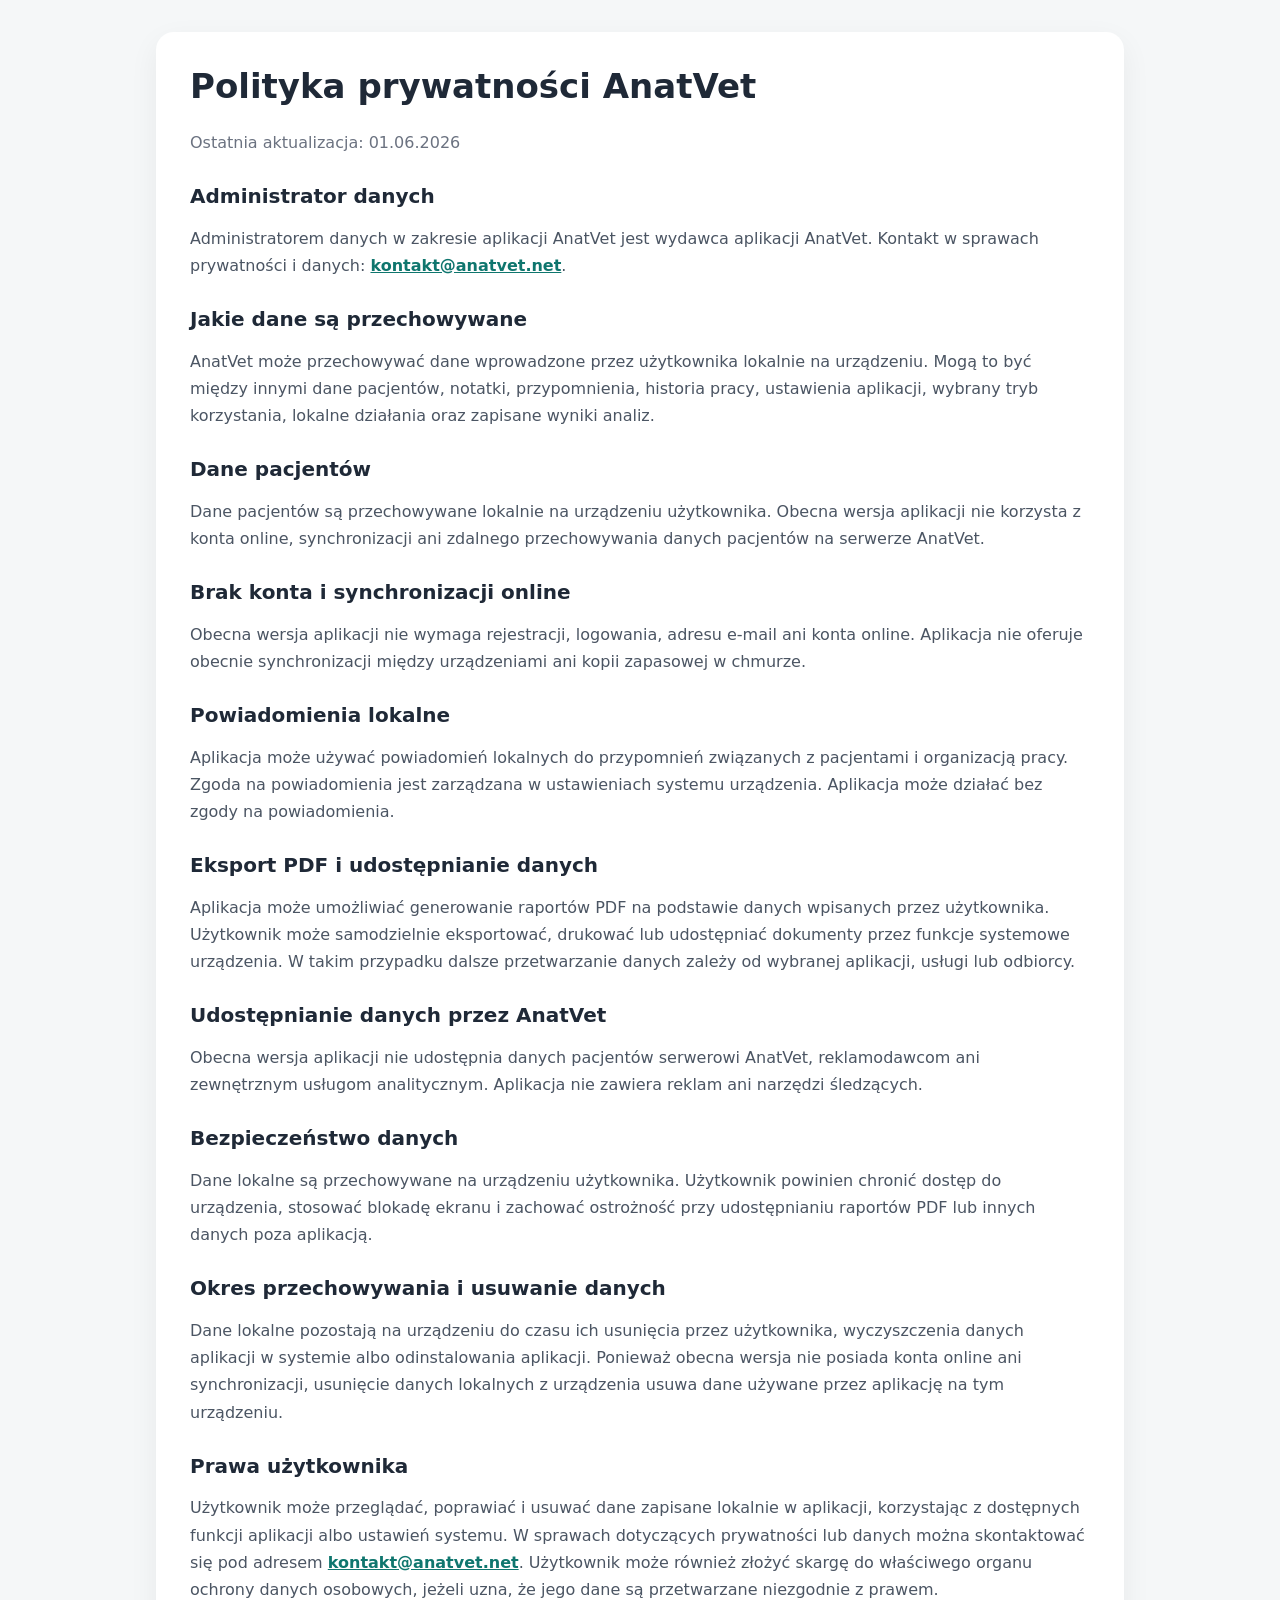
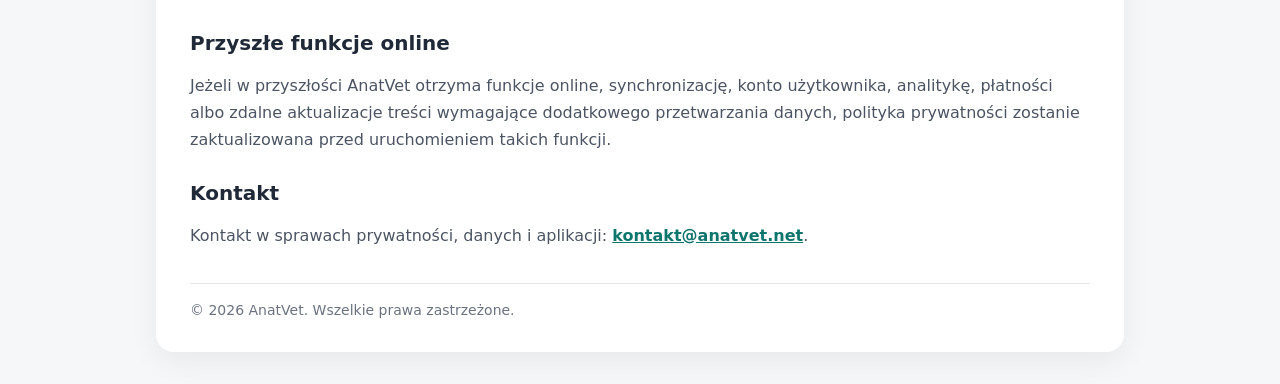
==== privacy/index.html @ 4078b91a "Add privacy policy page for AnatVet application This file contains the privacy policy for the AnatVe" ====
<!DOCTYPE html>
<html lang="pl">
<head>
  <meta charset="UTF-8" />
  <meta name="viewport" content="width=device-width, initial-scale=1.0" />
  <title>Polityka prywatności AnatVet</title>
  <style>
    body { margin: 0; padding: 32px 18px; background: #f5f7f8; color: #1f2937; font-family: system-ui, sans-serif; }
    main { max-width: 900px; margin: 0 auto; background: #fff; border-radius: 18px; padding: 34px; box-shadow: 0 10px 30px rgba(0,0,0,.06); }
    h1 { margin-top: 0; font-size: 34px; }
    h2 { margin-top: 28px; font-size: 20px; }
    p { line-height: 1.7; color: #4b5563; }
    a { color: #0f766e; font-weight: 700; }
    .meta { color: #6b7280; }
    footer { margin-top: 34px; padding-top: 18px; border-top: 1px solid #e5e7eb; color: #6b7280; font-size: 14px; }
  </style>
</head>
<body>
<main>
  <h1>Polityka prywatności AnatVet</h1>
  <p class="meta">Ostatnia aktualizacja: 01.06.2026</p>

  <h2>Administrator danych</h2>
  <p>Administratorem danych w zakresie aplikacji AnatVet jest wydawca aplikacji AnatVet. Kontakt w sprawach prywatności i danych: <a href="mailto:kontakt@anatvet.net">kontakt@anatvet.net</a>.</p>

  <h2>Jakie dane są przechowywane</h2>
  <p>AnatVet może przechowywać dane wprowadzone przez użytkownika lokalnie na urządzeniu. Mogą to być między innymi dane pacjentów, notatki, przypomnienia, historia pracy, ustawienia aplikacji, wybrany tryb korzystania, lokalne działania oraz zapisane wyniki analiz.</p>

  <h2>Dane pacjentów</h2>
  <p>Dane pacjentów są przechowywane lokalnie na urządzeniu użytkownika. Obecna wersja aplikacji nie korzysta z konta online, synchronizacji ani zdalnego przechowywania danych pacjentów na serwerze AnatVet.</p>

  <h2>Brak konta i synchronizacji online</h2>
  <p>Obecna wersja aplikacji nie wymaga rejestracji, logowania, adresu e-mail ani konta online. Aplikacja nie oferuje obecnie synchronizacji między urządzeniami ani kopii zapasowej w chmurze.</p>

  <h2>Powiadomienia lokalne</h2>
  <p>Aplikacja może używać powiadomień lokalnych do przypomnień związanych z pacjentami i organizacją pracy. Zgoda na powiadomienia jest zarządzana w ustawieniach systemu urządzenia. Aplikacja może działać bez zgody na powiadomienia.</p>

  <h2>Eksport PDF i udostępnianie danych</h2>
  <p>Aplikacja może umożliwiać generowanie raportów PDF na podstawie danych wpisanych przez użytkownika. Użytkownik może samodzielnie eksportować, drukować lub udostępniać dokumenty przez funkcje systemowe urządzenia. W takim przypadku dalsze przetwarzanie danych zależy od wybranej aplikacji, usługi lub odbiorcy.</p>

  <h2>Udostępnianie danych przez AnatVet</h2>
  <p>Obecna wersja aplikacji nie udostępnia danych pacjentów serwerowi AnatVet, reklamodawcom ani zewnętrznym usługom analitycznym. Aplikacja nie zawiera reklam ani narzędzi śledzących.</p>

  <h2>Bezpieczeństwo danych</h2>
  <p>Dane lokalne są przechowywane na urządzeniu użytkownika. Użytkownik powinien chronić dostęp do urządzenia, stosować blokadę ekranu i zachować ostrożność przy udostępnianiu raportów PDF lub innych danych poza aplikacją.</p>

  <h2>Okres przechowywania i usuwanie danych</h2>
  <p>Dane lokalne pozostają na urządzeniu do czasu ich usunięcia przez użytkownika, wyczyszczenia danych aplikacji w systemie albo odinstalowania aplikacji. Ponieważ obecna wersja nie posiada konta online ani synchronizacji, usunięcie danych lokalnych z urządzenia usuwa dane używane przez aplikację na tym urządzeniu.</p>

  <h2>Prawa użytkownika</h2>
  <p>Użytkownik może przeglądać, poprawiać i usuwać dane zapisane lokalnie w aplikacji, korzystając z dostępnych funkcji aplikacji albo ustawień systemu. W sprawach dotyczących prywatności lub danych można skontaktować się pod adresem <a href="mailto:kontakt@anatvet.net">kontakt@anatvet.net</a>. Użytkownik może również złożyć skargę do właściwego organu ochrony danych osobowych, jeżeli uzna, że jego dane są przetwarzane niezgodnie z prawem.</p>

  <h2>Przyszłe funkcje online</h2>
  <p>Jeżeli w przyszłości AnatVet otrzyma funkcje online, synchronizację, konto użytkownika, analitykę, płatności albo zdalne aktualizacje treści wymagające dodatkowego przetwarzania danych, polityka prywatności zostanie zaktualizowana przed uruchomieniem takich funkcji.</p>

  <h2>Kontakt</h2>
  <p>Kontakt w sprawach prywatności, danych i aplikacji: <a href="mailto:kontakt@anatvet.net">kontakt@anatvet.net</a>.</p>

  <footer>
    © 2026 AnatVet. Wszelkie prawa zastrzeżone.
  </footer>
</main>
</body>
</html>
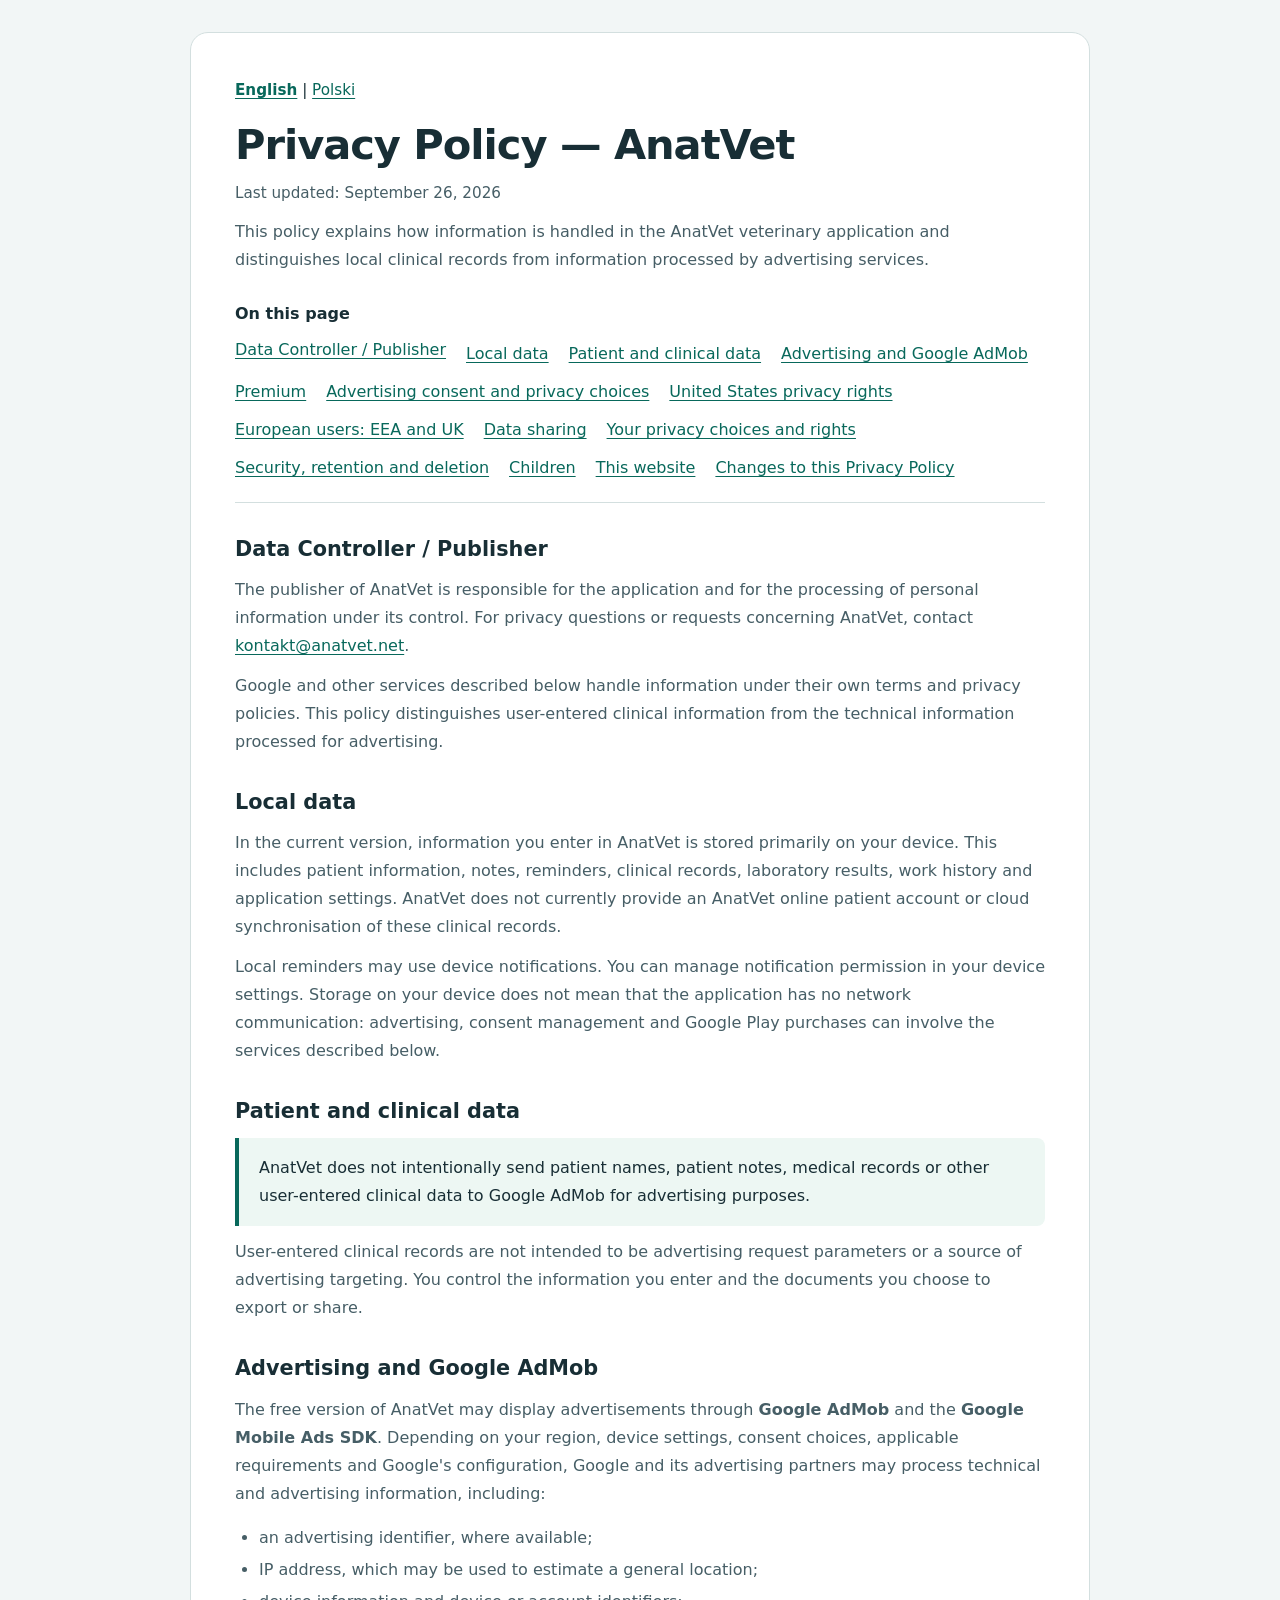
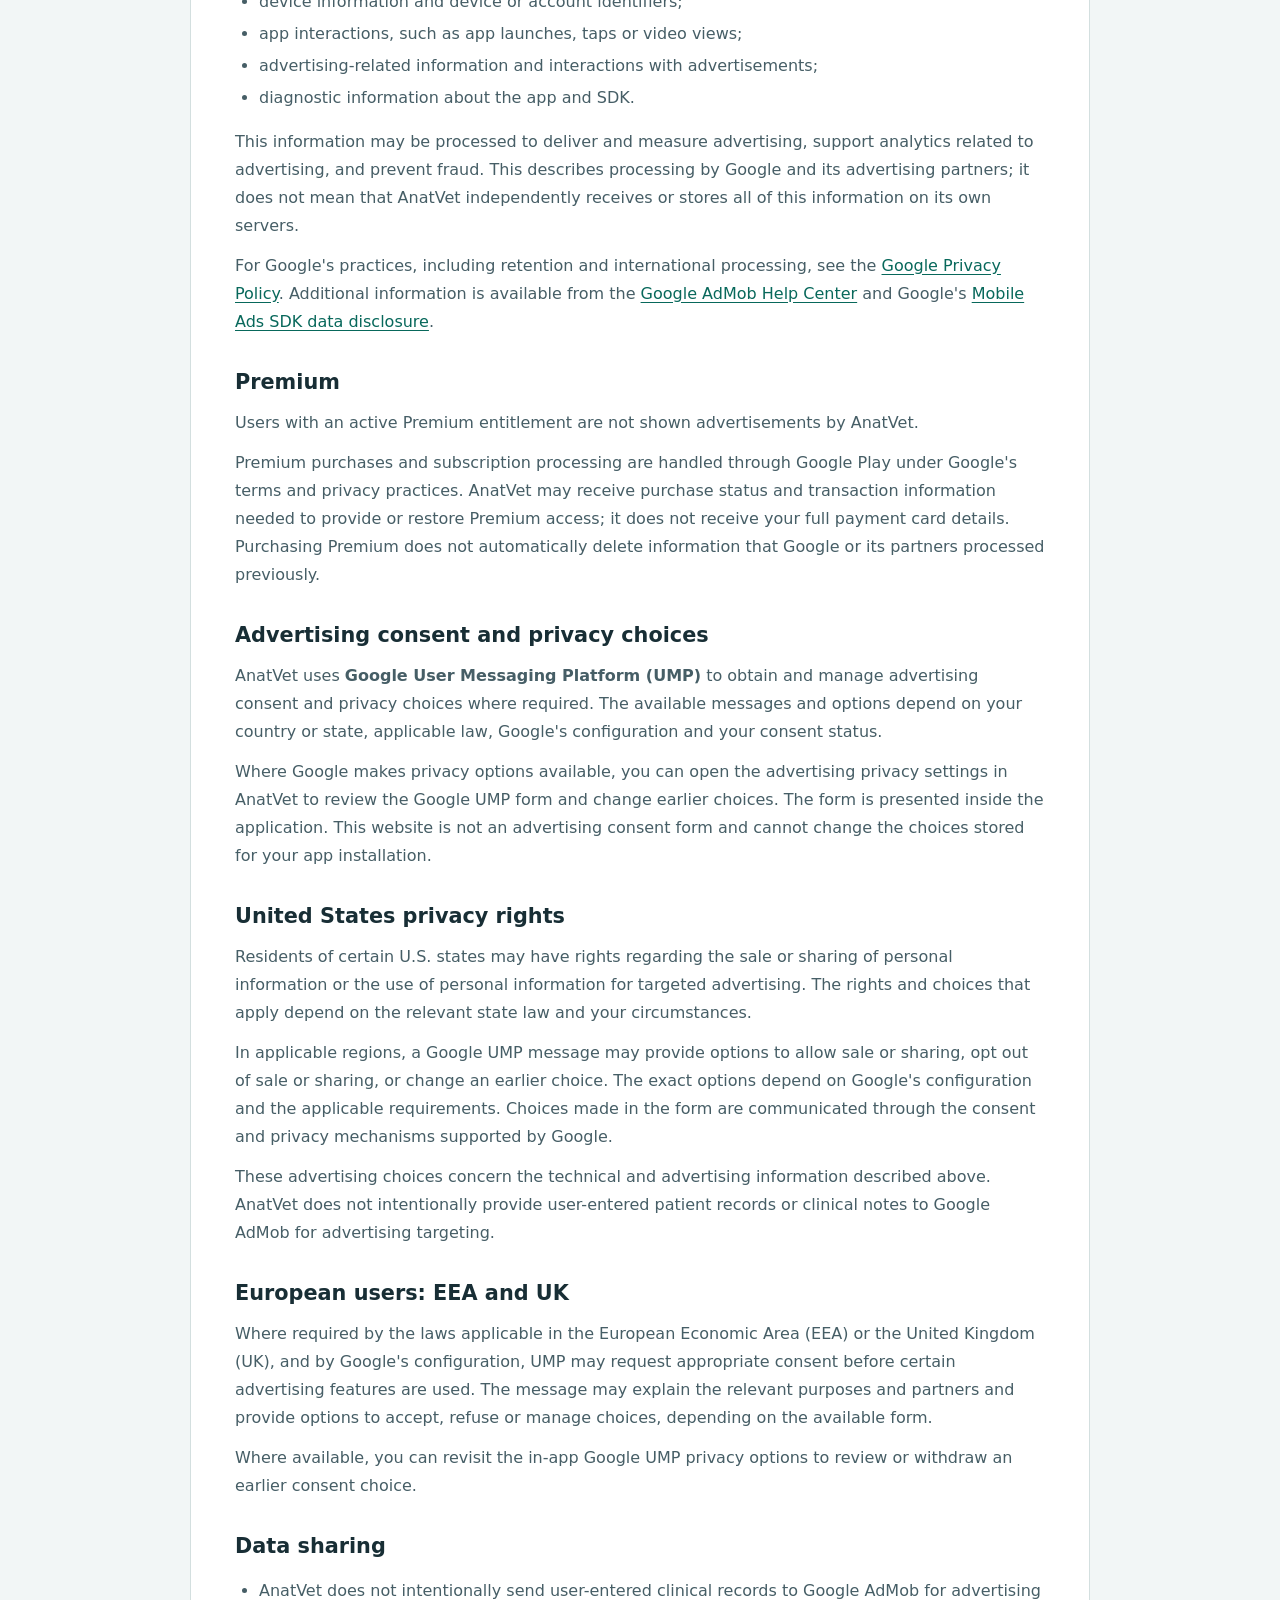
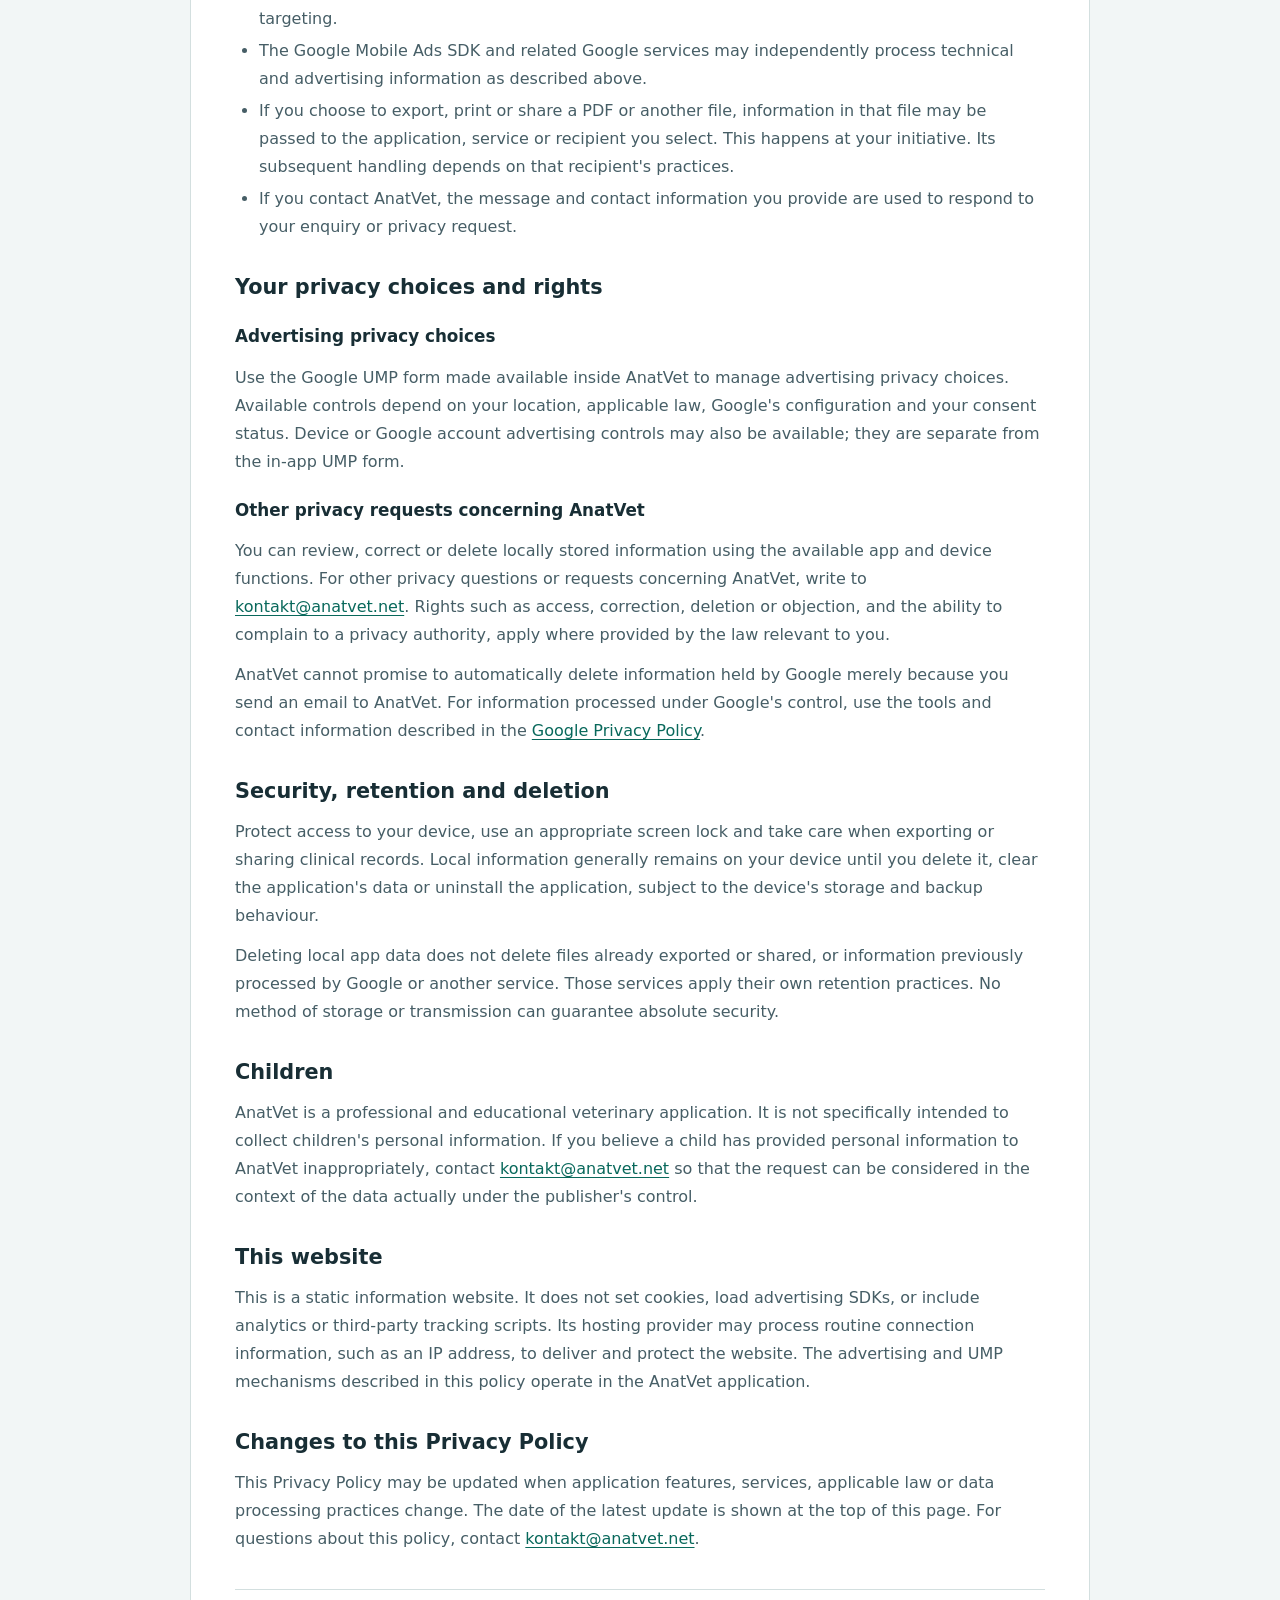
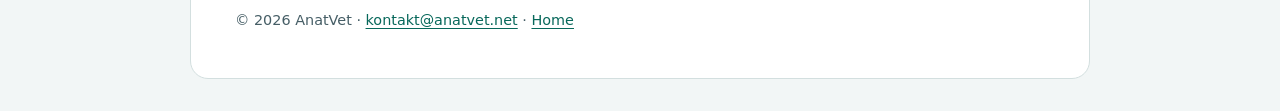
==== commit febce1fd: "Update privacy policy for AdMob, UMP and US users" ====
--- a/privacy/index.html
+++ b/privacy/index.html
@@ -1,64 +1,102 @@
 <!DOCTYPE html>
-<html lang="pl">
+<html lang="en">
 <head>
-  <meta charset="UTF-8" />
-  <meta name="viewport" content="width=device-width, initial-scale=1.0" />
-  <title>Polityka prywatności AnatVet</title>
-  <style>
-    body { margin: 0; padding: 32px 18px; background: #f5f7f8; color: #1f2937; font-family: system-ui, sans-serif; }
-    main { max-width: 900px; margin: 0 auto; background: #fff; border-radius: 18px; padding: 34px; box-shadow: 0 10px 30px rgba(0,0,0,.06); }
-    h1 { margin-top: 0; font-size: 34px; }
-    h2 { margin-top: 28px; font-size: 20px; }
-    p { line-height: 1.7; color: #4b5563; }
-    a { color: #0f766e; font-weight: 700; }
-    .meta { color: #6b7280; }
-    footer { margin-top: 34px; padding-top: 18px; border-top: 1px solid #e5e7eb; color: #6b7280; font-size: 14px; }
-  </style>
+  <meta charset="UTF-8">
+  <meta name="viewport" content="width=device-width, initial-scale=1.0">
+  <meta name="color-scheme" content="light dark">
+  <title>Privacy Policy — AnatVet</title>
+  <meta name="description" content="Privacy Policy for the AnatVet veterinary application.">
+  <link rel="stylesheet" href="../styles.css">
+  <link rel="canonical" href="https://bonefacio.github.io/anatvet-site/privacy/">
+  <link rel="alternate" hreflang="en" href="https://bonefacio.github.io/anatvet-site/privacy/">
+  <link rel="alternate" hreflang="pl" href="https://bonefacio.github.io/anatvet-site/privacy/pl/">
+  <link rel="alternate" hreflang="x-default" href="https://bonefacio.github.io/anatvet-site/privacy/">
 </head>
 <body>
 <main>
-  <h1>Polityka prywatności AnatVet</h1>
-  <p class="meta">Ostatnia aktualizacja: 01.06.2026</p>
-
-  <h2>Administrator danych</h2>
-  <p>Administratorem danych w zakresie aplikacji AnatVet jest wydawca aplikacji AnatVet. Kontakt w sprawach prywatności i danych: <a href="mailto:kontakt@anatvet.net">kontakt@anatvet.net</a>.</p>
-
-  <h2>Jakie dane są przechowywane</h2>
-  <p>AnatVet może przechowywać dane wprowadzone przez użytkownika lokalnie na urządzeniu. Mogą to być między innymi dane pacjentów, notatki, przypomnienia, historia pracy, ustawienia aplikacji, wybrany tryb korzystania, lokalne działania oraz zapisane wyniki analiz.</p>
-
-  <h2>Dane pacjentów</h2>
-  <p>Dane pacjentów są przechowywane lokalnie na urządzeniu użytkownika. Obecna wersja aplikacji nie korzysta z konta online, synchronizacji ani zdalnego przechowywania danych pacjentów na serwerze AnatVet.</p>
-
-  <h2>Brak konta i synchronizacji online</h2>
-  <p>Obecna wersja aplikacji nie wymaga rejestracji, logowania, adresu e-mail ani konta online. Aplikacja nie oferuje obecnie synchronizacji między urządzeniami ani kopii zapasowej w chmurze.</p>
-
-  <h2>Powiadomienia lokalne</h2>
-  <p>Aplikacja może używać powiadomień lokalnych do przypomnień związanych z pacjentami i organizacją pracy. Zgoda na powiadomienia jest zarządzana w ustawieniach systemu urządzenia. Aplikacja może działać bez zgody na powiadomienia.</p>
-
-  <h2>Eksport PDF i udostępnianie danych</h2>
-  <p>Aplikacja może umożliwiać generowanie raportów PDF na podstawie danych wpisanych przez użytkownika. Użytkownik może samodzielnie eksportować, drukować lub udostępniać dokumenty przez funkcje systemowe urządzenia. W takim przypadku dalsze przetwarzanie danych zależy od wybranej aplikacji, usługi lub odbiorcy.</p>
-
-  <h2>Udostępnianie danych przez AnatVet</h2>
-  <p>Obecna wersja aplikacji nie udostępnia danych pacjentów serwerowi AnatVet, reklamodawcom ani zewnętrznym usługom analitycznym. Aplikacja nie zawiera reklam ani narzędzi śledzących.</p>
-
-  <h2>Bezpieczeństwo danych</h2>
-  <p>Dane lokalne są przechowywane na urządzeniu użytkownika. Użytkownik powinien chronić dostęp do urządzenia, stosować blokadę ekranu i zachować ostrożność przy udostępnianiu raportów PDF lub innych danych poza aplikacją.</p>
-
-  <h2>Okres przechowywania i usuwanie danych</h2>
-  <p>Dane lokalne pozostają na urządzeniu do czasu ich usunięcia przez użytkownika, wyczyszczenia danych aplikacji w systemie albo odinstalowania aplikacji. Ponieważ obecna wersja nie posiada konta online ani synchronizacji, usunięcie danych lokalnych z urządzenia usuwa dane używane przez aplikację na tym urządzeniu.</p>
-
-  <h2>Prawa użytkownika</h2>
-  <p>Użytkownik może przeglądać, poprawiać i usuwać dane zapisane lokalnie w aplikacji, korzystając z dostępnych funkcji aplikacji albo ustawień systemu. W sprawach dotyczących prywatności lub danych można skontaktować się pod adresem <a href="mailto:kontakt@anatvet.net">kontakt@anatvet.net</a>. Użytkownik może również złożyć skargę do właściwego organu ochrony danych osobowych, jeżeli uzna, że jego dane są przetwarzane niezgodnie z prawem.</p>
-
-  <h2>Przyszłe funkcje online</h2>
-  <p>Jeżeli w przyszłości AnatVet otrzyma funkcje online, synchronizację, konto użytkownika, analitykę, płatności albo zdalne aktualizacje treści wymagające dodatkowego przetwarzania danych, polityka prywatności zostanie zaktualizowana przed uruchomieniem takich funkcji.</p>
-
-  <h2>Kontakt</h2>
-  <p>Kontakt w sprawach prywatności, danych i aplikacji: <a href="mailto:kontakt@anatvet.net">kontakt@anatvet.net</a>.</p>
-
-  <footer>
-    © 2026 AnatVet. Wszelkie prawa zastrzeżone.
-  </footer>
+  <nav class="languages" aria-label="Privacy policy language">
+    <a href="./" lang="en" hreflang="en" aria-current="page">English</a> |
+    <a href="./pl/" lang="pl" hreflang="pl">Polski</a>
+  </nav>
+  <header>
+    <h1>Privacy Policy — AnatVet</h1>
+    <p class="meta">Last updated: September 26, 2026</p>
+    <p>This policy explains how information is handled in the AnatVet veterinary application and distinguishes local clinical records from information processed by advertising services.</p>
+  </header>
+  <nav class="contents" aria-label="Contents">
+    <strong>On this page</strong>
+    <ul><li><a href="#publisher">Data Controller / Publisher</a></li>
+      <li><a href="#local-data">Local data</a></li>
+      <li><a href="#patient-data">Patient and clinical data</a></li>
+      <li><a href="#advertising">Advertising and Google AdMob</a></li>
+      <li><a href="#premium">Premium</a></li>
+      <li><a href="#consent">Advertising consent and privacy choices</a></li>
+      <li><a href="#us-rights">United States privacy rights</a></li>
+      <li><a href="#europe">European users: EEA and UK</a></li>
+      <li><a href="#sharing">Data sharing</a></li>
+      <li><a href="#rights">Your privacy choices and rights</a></li>
+      <li><a href="#retention">Security, retention and deletion</a></li>
+      <li><a href="#children">Children</a></li>
+      <li><a href="#website">This website</a></li>
+      <li><a href="#changes">Changes to this Privacy Policy</a></li></ul>
+  </nav>
+  <section id="publisher">
+    <h2>Data Controller / Publisher</h2>
+    <p>The publisher of AnatVet is responsible for the application and for the processing of personal information under its control. For privacy questions or requests concerning AnatVet, contact <a href="mailto:kontakt@anatvet.net">kontakt@anatvet.net</a>.</p><p>Google and other services described below handle information under their own terms and privacy policies. This policy distinguishes user-entered clinical information from the technical information processed for advertising.</p>
+  </section>
+  <section id="local-data">
+    <h2>Local data</h2>
+    <p>In the current version, information you enter in AnatVet is stored primarily on your device. This includes patient information, notes, reminders, clinical records, laboratory results, work history and application settings. AnatVet does not currently provide an AnatVet online patient account or cloud synchronisation of these clinical records.</p><p>Local reminders may use device notifications. You can manage notification permission in your device settings. Storage on your device does not mean that the application has no network communication: advertising, consent management and Google Play purchases can involve the services described below.</p>
+  </section>
+  <section id="patient-data">
+    <h2>Patient and clinical data</h2>
+    <p class="notice">AnatVet does not intentionally send patient names, patient notes, medical records or other user-entered clinical data to Google AdMob for advertising purposes.</p><p>User-entered clinical records are not intended to be advertising request parameters or a source of advertising targeting. You control the information you enter and the documents you choose to export or share.</p>
+  </section>
+  <section id="advertising">
+    <h2>Advertising and Google AdMob</h2>
+    <p>The free version of AnatVet may display advertisements through <strong>Google AdMob</strong> and the <strong>Google Mobile Ads SDK</strong>. Depending on your region, device settings, consent choices, applicable requirements and Google's configuration, Google and its advertising partners may process technical and advertising information, including:</p><ul><li>an advertising identifier, where available;</li><li>IP address, which may be used to estimate a general location;</li><li>device information and device or account identifiers;</li><li>app interactions, such as app launches, taps or video views;</li><li>advertising-related information and interactions with advertisements;</li><li>diagnostic information about the app and SDK.</li></ul><p>This information may be processed to deliver and measure advertising, support analytics related to advertising, and prevent fraud. This describes processing by Google and its advertising partners; it does not mean that AnatVet independently receives or stores all of this information on its own servers.</p><p>For Google's practices, including retention and international processing, see the <a href="https://policies.google.com/privacy">Google Privacy Policy</a>. Additional information is available from the <a href="https://support.google.com/admob/">Google AdMob Help Center</a> and Google's <a href="https://developers.google.com/admob/android/privacy/play-data-disclosure">Mobile Ads SDK data disclosure</a>.</p>
+  </section>
+  <section id="premium">
+    <h2>Premium</h2>
+    <p>Users with an active Premium entitlement are not shown advertisements by AnatVet.</p><p>Premium purchases and subscription processing are handled through Google Play under Google's terms and privacy practices. AnatVet may receive purchase status and transaction information needed to provide or restore Premium access; it does not receive your full payment card details. Purchasing Premium does not automatically delete information that Google or its partners processed previously.</p>
+  </section>
+  <section id="consent">
+    <h2>Advertising consent and privacy choices</h2>
+    <p>AnatVet uses <strong>Google User Messaging Platform (UMP)</strong> to obtain and manage advertising consent and privacy choices where required. The available messages and options depend on your country or state, applicable law, Google's configuration and your consent status.</p><p>Where Google makes privacy options available, you can open the advertising privacy settings in AnatVet to review the Google UMP form and change earlier choices. The form is presented inside the application. This website is not an advertising consent form and cannot change the choices stored for your app installation.</p>
+  </section>
+  <section id="us-rights">
+    <h2>United States privacy rights</h2>
+    <p>Residents of certain U.S. states may have rights regarding the sale or sharing of personal information or the use of personal information for targeted advertising. The rights and choices that apply depend on the relevant state law and your circumstances.</p><p>In applicable regions, a Google UMP message may provide options to allow sale or sharing, opt out of sale or sharing, or change an earlier choice. The exact options depend on Google's configuration and the applicable requirements. Choices made in the form are communicated through the consent and privacy mechanisms supported by Google.</p><p>These advertising choices concern the technical and advertising information described above. AnatVet does not intentionally provide user-entered patient records or clinical notes to Google AdMob for advertising targeting.</p>
+  </section>
+  <section id="europe">
+    <h2>European users: EEA and UK</h2>
+    <p>Where required by the laws applicable in the European Economic Area (EEA) or the United Kingdom (UK), and by Google's configuration, UMP may request appropriate consent before certain advertising features are used. The message may explain the relevant purposes and partners and provide options to accept, refuse or manage choices, depending on the available form.</p><p>Where available, you can revisit the in-app Google UMP privacy options to review or withdraw an earlier consent choice.</p>
+  </section>
+  <section id="sharing">
+    <h2>Data sharing</h2>
+    <ul><li>AnatVet does not intentionally send user-entered clinical records to Google AdMob for advertising targeting.</li><li>The Google Mobile Ads SDK and related Google services may independently process technical and advertising information as described above.</li><li>If you choose to export, print or share a PDF or another file, information in that file may be passed to the application, service or recipient you select. This happens at your initiative. Its subsequent handling depends on that recipient's practices.</li><li>If you contact AnatVet, the message and contact information you provide are used to respond to your enquiry or privacy request.</li></ul>
+  </section>
+  <section id="rights">
+    <h2>Your privacy choices and rights</h2>
+    <h3>Advertising privacy choices</h3><p>Use the Google UMP form made available inside AnatVet to manage advertising privacy choices. Available controls depend on your location, applicable law, Google's configuration and your consent status. Device or Google account advertising controls may also be available; they are separate from the in-app UMP form.</p><h3>Other privacy requests concerning AnatVet</h3><p>You can review, correct or delete locally stored information using the available app and device functions. For other privacy questions or requests concerning AnatVet, write to <a href="mailto:kontakt@anatvet.net">kontakt@anatvet.net</a>. Rights such as access, correction, deletion or objection, and the ability to complain to a privacy authority, apply where provided by the law relevant to you.</p><p>AnatVet cannot promise to automatically delete information held by Google merely because you send an email to AnatVet. For information processed under Google's control, use the tools and contact information described in the <a href="https://policies.google.com/privacy">Google Privacy Policy</a>.</p>
+  </section>
+  <section id="retention">
+    <h2>Security, retention and deletion</h2>
+    <p>Protect access to your device, use an appropriate screen lock and take care when exporting or sharing clinical records. Local information generally remains on your device until you delete it, clear the application's data or uninstall the application, subject to the device's storage and backup behaviour.</p><p>Deleting local app data does not delete files already exported or shared, or information previously processed by Google or another service. Those services apply their own retention practices. No method of storage or transmission can guarantee absolute security.</p>
+  </section>
+  <section id="children">
+    <h2>Children</h2>
+    <p>AnatVet is a professional and educational veterinary application. It is not specifically intended to collect children's personal information. If you believe a child has provided personal information to AnatVet inappropriately, contact <a href="mailto:kontakt@anatvet.net">kontakt@anatvet.net</a> so that the request can be considered in the context of the data actually under the publisher's control.</p>
+  </section>
+  <section id="website">
+    <h2>This website</h2>
+    <p>This is a static information website. It does not set cookies, load advertising SDKs, or include analytics or third-party tracking scripts. Its hosting provider may process routine connection information, such as an IP address, to deliver and protect the website. The advertising and UMP mechanisms described in this policy operate in the AnatVet application.</p>
+  </section>
+  <section id="changes">
+    <h2>Changes to this Privacy Policy</h2>
+    <p>This Privacy Policy may be updated when application features, services, applicable law or data processing practices change. The date of the latest update is shown at the top of this page. For questions about this policy, contact <a href="mailto:kontakt@anatvet.net">kontakt@anatvet.net</a>.</p>
+  </section>
+  <footer>© 2026 AnatVet · <a href="mailto:kontakt@anatvet.net">kontakt@anatvet.net</a> · <a href="../">Home</a></footer>
 </main>
 </body>
 </html>
--- a/styles.css
+++ b/styles.css
@@ -0,0 +1,38 @@
+:root {
+  color-scheme: light dark;
+  --page: #f2f6f6; --surface: #ffffff; --text: #182e35;
+  --muted: #465e66; --link: #08685b; --border: #d3dfdf; --notice: #edf7f3;
+}
+* { box-sizing: border-box; }
+html { scroll-behavior: smooth; }
+body { margin: 0; padding: clamp(12px, 3vw, 32px); background: var(--page); color: var(--text); font: 1rem/1.75 system-ui, -apple-system, BlinkMacSystemFont, "Segoe UI", sans-serif; }
+main { max-width: 900px; margin: 0 auto; padding: clamp(20px, 5vw, 44px); background: var(--surface); border: 1px solid var(--border); border-radius: 18px; }
+h1 { margin: 16px 0 8px; font-size: clamp(1.9rem, 4vw, 2.6rem); line-height: 1.2; letter-spacing: -.025em; }
+h2 { margin: 32px 0 10px; font-size: 1.3rem; line-height: 1.4; }
+h3 { margin: 20px 0 8px; font-size: 1.05rem; }
+p, li { color: var(--muted); }
+p { margin: 12px 0; }
+ul { padding-left: 24px; }
+li + li { margin-top: 4px; }
+a { color: var(--link); text-decoration: underline; text-underline-offset: .2em; overflow-wrap: anywhere; }
+a:hover { text-decoration-thickness: 2px; }
+a:focus-visible { outline: 3px solid var(--link); outline-offset: 4px; border-radius: 2px; }
+.languages { font-size: .95rem; }
+.languages a { padding: 4px 0; }
+.languages a[aria-current="page"] { font-weight: 750; }
+.meta { margin-top: 10px; font-size: .95rem; }
+.notice { padding: 16px 20px; border-left: 4px solid var(--link); border-radius: 0 8px 8px 0; background: var(--notice); color: var(--text); }
+.contents { padding: 14px 0 20px; border-bottom: 1px solid var(--border); }
+.contents ul { display: flex; flex-wrap: wrap; gap: 6px 20px; list-style: none; padding: 0; margin: 8px 0 0; }
+section { scroll-margin-top: 20px; }
+footer { margin-top: 36px; padding-top: 18px; border-top: 1px solid var(--border); color: var(--muted); font-size: .9rem; }
+@media (prefers-color-scheme: dark) {
+  :root { --page: #101b20; --surface: #17272d; --text: #eff7f7; --muted: #c3d4d9; --link: #7de3d2; --border: #344953; --notice: #203b37; }
+}
+@media (prefers-reduced-motion: reduce) { html { scroll-behavior: auto; } }
+@media print {
+  :root { --page: #fff; --surface: #fff; --text: #000; --muted: #222; --link: #000; --border: #aaa; --notice: #fff; }
+  body, main { padding: 0; border: 0; }
+  .contents { display: none; }
+  h2, h3 { break-after: avoid; }
+}
